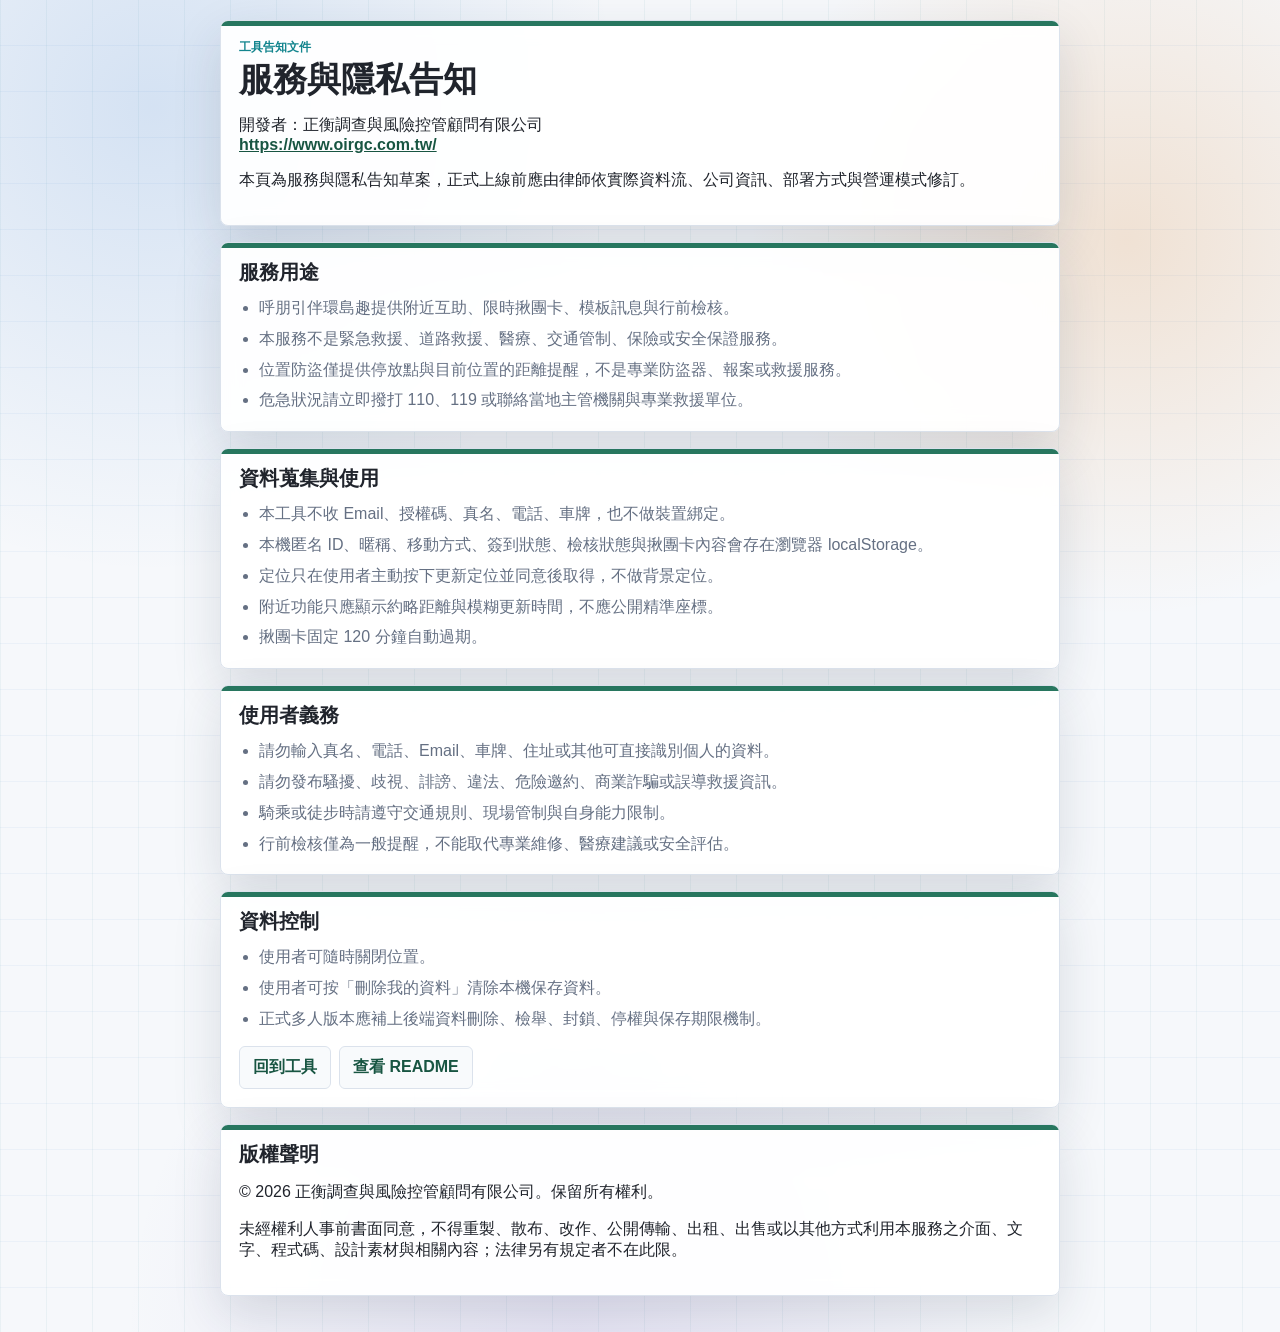
==== legal-notice.html @ 01d49055 "Initial deployable version" ====
<!doctype html>
<html lang="zh-Hant">
  <head>
    <meta charset="utf-8">
    <meta name="viewport" content="width=device-width, initial-scale=1">
    <title>呼朋引伴環島趣 - 服務與隱私告知</title>
    <link rel="stylesheet" href="styles.css">
  </head>
  <body>
    <main class="app-shell legal-page">
      <section class="panel">
        <p class="eyebrow">工具告知文件</p>
        <h1>服務與隱私告知</h1>
        <p>開發者：正衡調查與風險控管顧問有限公司<br><a href="https://www.oirgc.com.tw/" target="_blank" rel="noopener noreferrer">https://www.oirgc.com.tw/</a></p>
        <p>本頁為服務與隱私告知草案，正式上線前應由律師依實際資料流、公司資訊、部署方式與營運模式修訂。</p>
      </section>

      <section class="panel">
        <h2>服務用途</h2>
        <ul class="legal-list">
          <li>呼朋引伴環島趣提供附近互助、限時揪團卡、模板訊息與行前檢核。</li>
          <li>本服務不是緊急救援、道路救援、醫療、交通管制、保險或安全保證服務。</li>
          <li>位置防盜僅提供停放點與目前位置的距離提醒，不是專業防盜器、報案或救援服務。</li>
          <li>危急狀況請立即撥打 110、119 或聯絡當地主管機關與專業救援單位。</li>
        </ul>
      </section>

      <section class="panel">
        <h2>資料蒐集與使用</h2>
        <ul class="legal-list">
          <li>本工具不收 Email、授權碼、真名、電話、車牌，也不做裝置綁定。</li>
          <li>本機匿名 ID、暱稱、移動方式、簽到狀態、檢核狀態與揪團卡內容會存在瀏覽器 localStorage。</li>
          <li>定位只在使用者主動按下更新定位並同意後取得，不做背景定位。</li>
          <li>附近功能只應顯示約略距離與模糊更新時間，不應公開精準座標。</li>
          <li>揪團卡固定 120 分鐘自動過期。</li>
        </ul>
      </section>

      <section class="panel">
        <h2>使用者義務</h2>
        <ul class="legal-list">
          <li>請勿輸入真名、電話、Email、車牌、住址或其他可直接識別個人的資料。</li>
          <li>請勿發布騷擾、歧視、誹謗、違法、危險邀約、商業詐騙或誤導救援資訊。</li>
          <li>騎乘或徒步時請遵守交通規則、現場管制與自身能力限制。</li>
          <li>行前檢核僅為一般提醒，不能取代專業維修、醫療建議或安全評估。</li>
        </ul>
      </section>

      <section class="panel">
        <h2>資料控制</h2>
        <ul class="legal-list">
          <li>使用者可隨時關閉位置。</li>
          <li>使用者可按「刪除我的資料」清除本機保存資料。</li>
          <li>正式多人版本應補上後端資料刪除、檢舉、封鎖、停權與保存期限機制。</li>
        </ul>
        <div class="safety-actions">
          <a class="link-button" href="index.html">回到工具</a>
          <a class="link-button" href="README.md">查看 README</a>
        </div>
      </section>

      <section class="panel">
        <h2>版權聲明</h2>
        <p>© 2026 正衡調查與風險控管顧問有限公司。保留所有權利。</p>
        <p>未經權利人事前書面同意，不得重製、散布、改作、公開傳輸、出租、出售或以其他方式利用本服務之介面、文字、程式碼、設計素材與相關內容；法律另有規定者不在此限。</p>
      </section>
    </main>
  </body>
</html>
---- styles.css ----
:root {
  color-scheme: light;
  --bg: #f6f8fb;
  --ink: #20242c;
  --muted: #657083;
  --panel: rgba(255, 255, 255, .94);
  --line: #dbe2ec;
  --green: #27765f;
  --green-dark: #185542;
  --blue: #256fc9;
  --teal: #13858e;
  --orange: #d47b22;
  --purple: #7457c5;
  --pink: #c14d7e;
  --red: #bd4d45;
  --yellow: #e5b84a;
  --shadow: 0 18px 50px rgba(37, 53, 74, .14);
}

* {
  box-sizing: border-box;
}

body {
  margin: 0;
  min-height: 100vh;
  background:
    radial-gradient(circle at 12% 8%, rgba(37, 111, 201, .16), transparent 28%),
    radial-gradient(circle at 88% 18%, rgba(212, 123, 34, .18), transparent 24%),
    radial-gradient(circle at 45% 100%, rgba(116, 87, 197, .12), transparent 30%),
    linear-gradient(90deg, rgba(19, 133, 142, .06) 1px, transparent 1px),
    linear-gradient(0deg, rgba(37, 111, 201, .05) 1px, transparent 1px),
    var(--bg);
  background-size: auto, auto, auto, 46px 46px, 46px 46px, auto;
  color: var(--ink);
  font-family: "Segoe UI", "Noto Sans TC", Arial, sans-serif;
}

button,
input,
select,
textarea {
  font: inherit;
}

button,
a {
  -webkit-tap-highlight-color: transparent;
}

.svg-sprite {
  position: absolute;
  width: 0;
  height: 0;
  overflow: hidden;
}

.icon {
  width: 18px;
  height: 18px;
  flex: 0 0 auto;
  stroke: currentColor;
  stroke-width: 2;
  stroke-linecap: round;
  stroke-linejoin: round;
  fill: none;
}

.app-shell {
  width: min(1440px, 100%);
  margin: 0 auto;
  padding: 20px;
  display: grid;
  grid-template-columns: minmax(260px, .9fr) minmax(320px, 1.15fr) minmax(320px, 1fr);
  gap: 16px;
  align-items: start;
}

.panel {
  position: relative;
  overflow: hidden;
  background: var(--panel);
  border: 1px solid var(--line);
  border-radius: 8px;
  box-shadow: var(--shadow);
  padding: 18px;
  backdrop-filter: blur(10px);
}

.panel::before {
  content: "";
  position: absolute;
  inset: 0 0 auto;
  height: 5px;
  background: var(--accent, var(--green));
}

.accent-green { --accent: linear-gradient(90deg, var(--green), var(--teal)); }
.accent-blue { --accent: linear-gradient(90deg, var(--blue), var(--teal)); }
.accent-orange { --accent: linear-gradient(90deg, var(--orange), var(--yellow)); }
.accent-purple { --accent: linear-gradient(90deg, var(--purple), var(--blue)); }
.accent-teal { --accent: linear-gradient(90deg, var(--teal), var(--green)); }
.accent-pink { --accent: linear-gradient(90deg, var(--pink), var(--orange)); }
.accent-red { --accent: linear-gradient(90deg, var(--red), var(--pink)); }
.accent-yellow { --accent: linear-gradient(90deg, var(--yellow), var(--orange)); }

.icon-badge {
  width: 42px;
  height: 42px;
  border-radius: 8px;
  display: inline-flex;
  align-items: center;
  justify-content: center;
  color: #fff;
  box-shadow: 0 10px 24px rgba(36, 47, 66, .16);
}

.badge-green { background: linear-gradient(135deg, var(--green), var(--teal)); }
.badge-blue { background: linear-gradient(135deg, var(--blue), #3ab0d4); }
.badge-orange { background: linear-gradient(135deg, var(--orange), var(--yellow)); }
.badge-purple { background: linear-gradient(135deg, var(--purple), var(--blue)); }
.badge-teal { background: linear-gradient(135deg, var(--teal), #44b27f); }
.badge-pink { background: linear-gradient(135deg, var(--pink), #dc7a55); }
.badge-red { background: linear-gradient(135deg, var(--red), var(--pink)); }
.badge-yellow { background: linear-gradient(135deg, var(--yellow), var(--orange)); }

.icon-badge .icon {
  width: 22px;
  height: 22px;
}

.profile-panel,
.map-panel {
  min-height: 440px;
}

.brand-row,
.section-head,
.status-head {
  display: flex;
  justify-content: flex-start;
  gap: 14px;
  align-items: flex-start;
}

.status-head .ghost,
.section-head .ghost,
.section-head .counter {
  margin-left: auto;
}

.eyebrow {
  margin: 0 0 4px;
  color: var(--teal);
  font-size: 12px;
  font-weight: 700;
  letter-spacing: 0;
}

h1,
h2 {
  margin: 0;
  line-height: 1.15;
}

h1 {
  font-size: 34px;
}

h2 {
  font-size: 20px;
}

.counter {
  flex: 0 0 auto;
  border: 1px solid var(--line);
  border-radius: 999px;
  padding: 6px 10px;
  color: var(--muted);
  font-size: 12px;
  background: #f8fafc;
}

.counter {
  min-width: 34px;
  text-align: center;
  color: var(--green-dark);
  font-weight: 700;
}

form,
.checklist,
.nearby-list,
.card-list,
.template-grid {
  margin-top: 16px;
}

label,
fieldset {
  display: grid;
  gap: 8px;
  margin: 0 0 14px;
}

fieldset {
  border: 0;
  padding: 0;
}

label span,
legend,
.label {
  color: var(--muted);
  font-size: 13px;
  font-weight: 700;
}

input,
select,
textarea {
  width: 100%;
  border: 1px solid var(--line);
  border-radius: 6px;
  background: #fbfdff;
  color: var(--ink);
  padding: 11px 12px;
  outline: 0;
}

textarea {
  resize: vertical;
}

input:focus,
select:focus,
textarea:focus {
  border-color: var(--teal);
  box-shadow: 0 0 0 3px rgba(47, 127, 137, .18);
}

button,
.link-button {
  min-height: 42px;
  border: 1px solid transparent;
  border-radius: 6px;
  padding: 10px 13px;
  cursor: pointer;
  text-decoration: none;
  display: inline-flex;
  align-items: center;
  justify-content: center;
  gap: 8px;
  white-space: nowrap;
}

.primary {
  width: 100%;
  background: linear-gradient(135deg, var(--green), var(--teal));
  color: #fff;
  font-weight: 700;
  box-shadow: 0 10px 20px rgba(39, 118, 95, .18);
}

.primary:hover {
  background: linear-gradient(135deg, var(--green-dark), #0f6970);
}

.ghost,
.link-button {
  background: #f8fafc;
  color: var(--green-dark);
  border-color: var(--line);
}

.ghost:hover,
.link-button:hover {
  border-color: #b8c6d8;
  background: #eef4fb;
}

.danger {
  background: #fff4f2;
  color: var(--red);
  border-color: #e7bbb5;
}

.segmented {
  display: grid;
  gap: 6px;
}

.segmented.four {
  grid-template-columns: repeat(4, minmax(0, 1fr));
}

.segmented label {
  margin: 0;
  display: block;
}

.segmented input {
  position: absolute;
  opacity: 0;
  pointer-events: none;
}

.segmented span,
.segmented.status button {
  min-height: 38px;
  display: flex;
  align-items: center;
  justify-content: center;
  gap: 7px;
  border: 1px solid var(--line);
  border-radius: 6px;
  background: #f8fafc;
  color: var(--muted);
  font-size: 13px;
  font-weight: 700;
  text-align: center;
  padding: 8px;
}

.segmented span .icon {
  width: 20px;
  height: 20px;
}

.segmented input:checked + span,
.segmented.status button.active {
  background: linear-gradient(135deg, var(--blue), var(--teal));
  border-color: transparent;
  color: #fff;
}

.notice,
.location-card,
.message-output,
.empty-state {
  border: 1px solid var(--line);
  border-radius: 8px;
  background: linear-gradient(135deg, rgba(37, 111, 201, .06), rgba(19, 133, 142, .08));
  padding: 14px;
}

.notice {
  margin-top: 18px;
}

.notice p,
.form-warning,
.developer-info,
.safety-panel p,
.location-card p {
  margin: 6px 0 0;
  color: var(--muted);
  line-height: 1.55;
}

.developer-info a,
.legal-page a {
  color: var(--green-dark);
  font-weight: 700;
}

.usage-counter {
  margin-top: 12px;
  border: 1px solid var(--line);
  border-radius: 8px;
  background: linear-gradient(135deg, rgba(189, 77, 69, .07), rgba(193, 77, 126, .09));
  padding: 12px 14px;
}

.usage-counter span {
  display: block;
  color: var(--muted);
  font-size: 12px;
  font-weight: 800;
}

.usage-counter strong {
  display: block;
  margin-top: 4px;
  color: var(--red);
  font-size: 24px;
}

.usage-counter p {
  margin: 4px 0 0;
  font-size: 12px;
}

.copyright {
  padding-top: 12px;
  border-top: 1px solid var(--line);
  font-size: 12px;
}

.form-warning {
  border-left: 3px solid var(--orange);
  padding-left: 10px;
  font-size: 13px;
}

.consent-row {
  grid-template-columns: 22px 1fr;
  align-items: start;
  margin: 14px 0 0;
  border: 1px solid var(--line);
  border-radius: 8px;
  background: #faf6ec;
  padding: 12px;
}

.consent-row input {
  width: 18px;
  height: 18px;
  margin-top: 2px;
}

.consent-row span {
  color: var(--ink);
  font-weight: 600;
  line-height: 1.45;
}

.map-visual {
  position: relative;
  height: 228px;
  overflow: hidden;
  margin: -4px -4px 18px;
  border-radius: 8px;
  border: 1px solid var(--line);
  background:
    radial-gradient(circle at 50% 50%, rgba(37, 111, 201, .13), transparent 8%),
    linear-gradient(90deg, transparent 49.7%, rgba(101, 112, 131, .18) 49.7% 50.3%, transparent 50.3%),
    linear-gradient(0deg, transparent 49.7%, rgba(101, 112, 131, .18) 49.7% 50.3%, transparent 50.3%),
    radial-gradient(circle at 76% 70%, rgba(193, 77, 126, .12), transparent 24%),
    #eef5fb;
}

.radar-ring,
.radar-self,
.radar-blip,
.ring-label,
.radar-caption {
  position: absolute;
  display: block;
}

.radar-ring {
  left: 50%;
  top: 50%;
  transform: translate(-50%, -50%);
  border-radius: 50%;
  border: 2px solid rgba(37, 111, 201, .2);
  background: rgba(255, 255, 255, .18);
}

.ring-inner {
  width: min(31%, 74px);
  aspect-ratio: 1;
  border-color: rgba(19, 133, 142, .48);
}

.ring-middle {
  width: min(58%, 132px);
  aspect-ratio: 1;
  border-color: rgba(116, 87, 197, .35);
}

.ring-outer {
  width: min(86%, 200px);
  aspect-ratio: 1;
  border-color: rgba(212, 123, 34, .38);
}

.radar-self {
  left: 50%;
  top: 50%;
  width: 42px;
  height: 42px;
  transform: translate(-50%, -50%);
  border: 3px solid #fff;
  border-radius: 50%;
  background: linear-gradient(135deg, var(--blue), var(--teal));
  color: #fff;
  font-weight: 800;
  display: flex;
  align-items: center;
  justify-content: center;
  box-shadow: 0 8px 22px rgba(37, 111, 201, .24);
}

.radar-blip {
  width: 32px;
  height: 32px;
  transform: translate(-50%, -50%);
  border: 3px solid #fff;
  border-radius: 50%;
  box-shadow: 0 8px 20px rgba(32, 35, 31, .18);
  display: flex;
  align-items: center;
  justify-content: center;
  color: #fff;
  font-size: 10px;
  font-weight: 800;
}

.radar-blip span {
  transform: scale(.86);
}

.blip-1 { background: var(--orange); }
.blip-2 { background: var(--purple); }
.blip-3 { background: var(--pink); }
.blip-4 { background: var(--teal); }

.ring-label {
  border-radius: 999px;
  padding: 4px 8px;
  background: rgba(255, 255, 255, .88);
  color: var(--muted);
  border: 1px solid rgba(219, 226, 236, .9);
  font-size: 12px;
  font-weight: 800;
}

.label-inner {
  left: 57%;
  top: 39%;
}

.label-middle {
  left: 64%;
  top: 27%;
}

.label-outer {
  right: 12px;
  top: 12px;
}

.radar-caption {
  left: 12px;
  bottom: 10px;
  color: var(--muted);
  font-size: 12px;
  font-weight: 700;
}

.segmented.status {
  grid-template-columns: repeat(5, minmax(0, 1fr));
  margin-top: 16px;
}

.location-card {
  margin-top: 16px;
  display: flex;
  justify-content: space-between;
  gap: 12px;
  align-items: center;
}

.location-card span:last-child {
  color: var(--muted);
  font-size: 12px;
}

.map-actions {
  margin-top: 12px;
  display: grid;
  gap: 8px;
}

.map-actions p {
  margin: 0;
  color: var(--muted);
  font-size: 12px;
  line-height: 1.45;
}

.map-actions button:disabled {
  cursor: not-allowed;
  opacity: .55;
}

.anti-status {
  margin-top: 16px;
  border: 1px solid var(--line);
  border-radius: 8px;
  background: linear-gradient(135deg, rgba(229, 184, 74, .12), rgba(212, 123, 34, .1));
  padding: 14px;
  display: grid;
  gap: 6px;
}

.anti-status strong {
  color: var(--orange);
  font-size: 18px;
}

.anti-status span {
  color: var(--muted);
  line-height: 1.45;
}

.anti-status.alert {
  background: linear-gradient(135deg, rgba(189, 77, 69, .12), rgba(193, 77, 126, .1));
  border-color: #ebb8b3;
}

.anti-status.alert strong {
  color: var(--red);
}

.anti-radius,
.anti-actions {
  margin-top: 14px;
}

.anti-actions {
  display: grid;
  grid-template-columns: 1fr;
  gap: 8px;
}

.card-list,
.nearby-list {
  display: grid;
  gap: 10px;
}

.rally-card,
.nearby-item,
.check-item {
  border: 1px solid var(--line);
  border-radius: 8px;
  background: #fff;
  padding: 13px;
}

.rally-card {
  border-left: 4px solid var(--orange);
}

.nearby-item:nth-child(1) { border-left: 4px solid var(--blue); }
.nearby-item:nth-child(2) { border-left: 4px solid var(--purple); }
.nearby-item:nth-child(3) { border-left: 4px solid var(--pink); }
.nearby-item:nth-child(4) { border-left: 4px solid var(--teal); }

.check-item {
  border-left: 4px solid var(--teal);
}

.checklist-status {
  margin-top: 14px;
  border: 1px solid var(--line);
  border-radius: 8px;
  background: linear-gradient(135deg, rgba(19, 133, 142, .08), rgba(39, 118, 95, .08));
  padding: 12px 14px;
  display: flex;
  justify-content: space-between;
  gap: 12px;
  align-items: center;
}

.checklist-status span {
  color: var(--muted);
  font-size: 13px;
  font-weight: 700;
}

.checklist-status strong {
  color: var(--green-dark);
}

.rally-card strong,
.nearby-item strong {
  display: block;
  margin-bottom: 5px;
}

.rally-card-head {
  display: flex;
  justify-content: space-between;
  gap: 10px;
  align-items: flex-start;
}

.rally-card-head strong {
  margin-bottom: 0;
}

.icon-action {
  width: 34px;
  min-height: 34px;
  padding: 0;
  border-radius: 6px;
}

.icon-action .icon {
  width: 17px;
  height: 17px;
}

.meta {
  display: flex;
  flex-wrap: wrap;
  gap: 8px;
  color: var(--muted);
  font-size: 12px;
}

.check-item {
  display: grid;
  grid-template-columns: 22px 1fr;
  gap: 10px;
  align-items: start;
}

.check-item input {
  width: 18px;
  height: 18px;
  margin-top: 2px;
}

.check-item.done span {
  color: var(--muted);
  text-decoration: line-through;
}

.confirm-checklist {
  margin-top: 14px;
}

.confirm-checklist:disabled {
  cursor: not-allowed;
  opacity: .55;
  box-shadow: none;
}

.template-grid {
  display: grid;
  grid-template-columns: repeat(2, minmax(0, 1fr));
  gap: 8px;
}

.template-grid button {
  background: #fff;
  color: var(--ink);
  border-color: var(--line);
  justify-content: flex-start;
  white-space: normal;
  text-align: left;
}

.template-grid button.active {
  border-color: var(--pink);
  background: #fff2f7;
  color: var(--green-dark);
}

.short-message {
  margin-top: 14px;
}

.message-output {
  display: block;
  min-height: 50px;
  margin-top: 12px;
  color: var(--green-dark);
}

.safety-actions {
  display: flex;
  flex-wrap: wrap;
  gap: 8px;
  margin-top: 14px;
}

.legal-list {
  margin: 12px 0 0;
  padding-left: 20px;
  color: var(--muted);
  line-height: 1.55;
}

.legal-list li + li {
  margin-top: 6px;
}

.legal-page {
  max-width: 880px;
  display: block;
}

.legal-page .panel {
  margin-bottom: 16px;
}

@media (max-width: 1120px) {
  .app-shell {
    grid-template-columns: repeat(2, minmax(300px, 1fr));
  }

  .map-panel {
    order: -1;
    grid-column: span 2;
  }
}

@media (max-width: 720px) {
  .app-shell {
    grid-template-columns: 1fr;
    padding: 12px;
  }

  .map-panel {
    grid-column: auto;
  }

  .segmented.four,
  .segmented.status,
  .template-grid {
    grid-template-columns: repeat(2, minmax(0, 1fr));
  }

  .brand-row,
  .section-head,
  .status-head,
  .location-card {
    align-items: stretch;
    flex-direction: column;
  }

  h1 {
    font-size: 30px;
  }
}
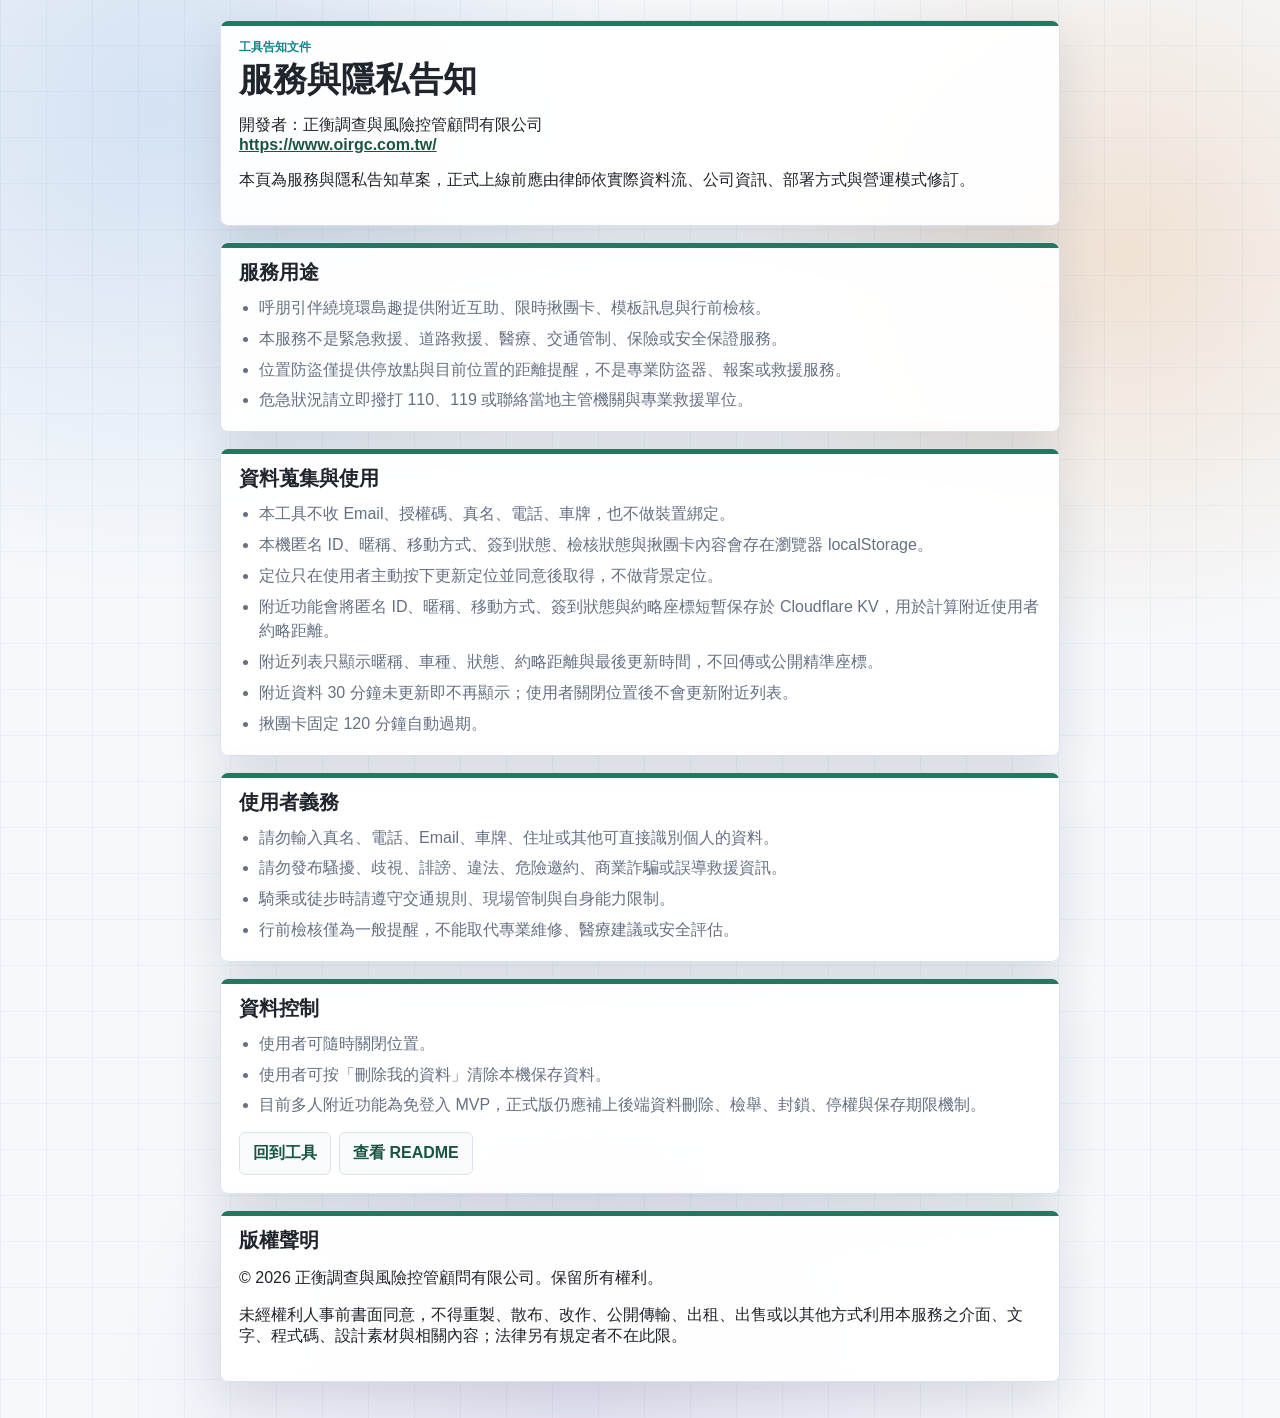
==== commit eaca9e47: "Enable real nearby user list" ====
--- a/legal-notice.html
+++ b/legal-notice.html
@@ -3,7 +3,7 @@
   <head>
     <meta charset="utf-8">
     <meta name="viewport" content="width=device-width, initial-scale=1">
-    <title>呼朋引伴環島趣 - 服務與隱私告知</title>
+    <title>呼朋引伴繞境環島趣 - 服務與隱私告知</title>
     <link rel="stylesheet" href="styles.css">
   </head>
   <body>
@@ -18,7 +18,7 @@
       <section class="panel">
         <h2>服務用途</h2>
         <ul class="legal-list">
-          <li>呼朋引伴環島趣提供附近互助、限時揪團卡、模板訊息與行前檢核。</li>
+          <li>呼朋引伴繞境環島趣提供附近互助、限時揪團卡、模板訊息與行前檢核。</li>
           <li>本服務不是緊急救援、道路救援、醫療、交通管制、保險或安全保證服務。</li>
           <li>位置防盜僅提供停放點與目前位置的距離提醒，不是專業防盜器、報案或救援服務。</li>
           <li>危急狀況請立即撥打 110、119 或聯絡當地主管機關與專業救援單位。</li>
@@ -31,7 +31,9 @@
           <li>本工具不收 Email、授權碼、真名、電話、車牌，也不做裝置綁定。</li>
           <li>本機匿名 ID、暱稱、移動方式、簽到狀態、檢核狀態與揪團卡內容會存在瀏覽器 localStorage。</li>
           <li>定位只在使用者主動按下更新定位並同意後取得，不做背景定位。</li>
-          <li>附近功能只應顯示約略距離與模糊更新時間，不應公開精準座標。</li>
+          <li>附近功能會將匿名 ID、暱稱、移動方式、簽到狀態與約略座標短暫保存於 Cloudflare KV，用於計算附近使用者約略距離。</li>
+          <li>附近列表只顯示暱稱、車種、狀態、約略距離與最後更新時間，不回傳或公開精準座標。</li>
+          <li>附近資料 30 分鐘未更新即不再顯示；使用者關閉位置後不會更新附近列表。</li>
           <li>揪團卡固定 120 分鐘自動過期。</li>
         </ul>
       </section>
@@ -51,7 +53,7 @@
         <ul class="legal-list">
           <li>使用者可隨時關閉位置。</li>
           <li>使用者可按「刪除我的資料」清除本機保存資料。</li>
-          <li>正式多人版本應補上後端資料刪除、檢舉、封鎖、停權與保存期限機制。</li>
+          <li>目前多人附近功能為免登入 MVP，正式版仍應補上後端資料刪除、檢舉、封鎖、停權與保存期限機制。</li>
         </ul>
         <div class="safety-actions">
           <a class="link-button" href="index.html">回到工具</a>
--- a/styles.css
+++ b/styles.css
@@ -105,28 +105,70 @@
 .accent-yellow { --accent: linear-gradient(90deg, var(--yellow), var(--orange)); }
 
 .icon-badge {
-  width: 42px;
-  height: 42px;
-  border-radius: 8px;
+  width: 50px;
+  height: 50px;
+  border-radius: 50%;
   display: inline-flex;
   align-items: center;
   justify-content: center;
   color: #fff;
-  box-shadow: 0 10px 24px rgba(36, 47, 66, .16);
-}
-
-.badge-green { background: linear-gradient(135deg, var(--green), var(--teal)); }
-.badge-blue { background: linear-gradient(135deg, var(--blue), #3ab0d4); }
-.badge-orange { background: linear-gradient(135deg, var(--orange), var(--yellow)); }
-.badge-purple { background: linear-gradient(135deg, var(--purple), var(--blue)); }
-.badge-teal { background: linear-gradient(135deg, var(--teal), #44b27f); }
-.badge-pink { background: linear-gradient(135deg, var(--pink), #dc7a55); }
-.badge-red { background: linear-gradient(135deg, var(--red), var(--pink)); }
-.badge-yellow { background: linear-gradient(135deg, var(--yellow), var(--orange)); }
+  box-shadow:
+    inset 0 0 0 3px rgba(255, 255, 255, .3),
+    0 12px 24px rgba(36, 47, 66, .18);
+}
+
+.badge-green {
+  background:
+    radial-gradient(circle at 30% 25%, rgba(255, 255, 255, .55), transparent 20%),
+    linear-gradient(135deg, #24a06f, #178b9a);
+}
+
+.badge-blue {
+  background:
+    radial-gradient(circle at 30% 25%, rgba(255, 255, 255, .55), transparent 20%),
+    linear-gradient(135deg, #2b7de1, #24b8d8);
+}
+
+.badge-orange {
+  background:
+    radial-gradient(circle at 30% 25%, rgba(255, 255, 255, .55), transparent 20%),
+    linear-gradient(135deg, #e06f25, #efbd3e);
+}
+
+.badge-purple {
+  background:
+    radial-gradient(circle at 30% 25%, rgba(255, 255, 255, .55), transparent 20%),
+    linear-gradient(135deg, #7a55d8, #3377d8);
+}
+
+.badge-teal {
+  background:
+    radial-gradient(circle at 30% 25%, rgba(255, 255, 255, .55), transparent 20%),
+    linear-gradient(135deg, #13a0a3, #45b976);
+}
+
+.badge-pink {
+  background:
+    radial-gradient(circle at 30% 25%, rgba(255, 255, 255, .55), transparent 20%),
+    linear-gradient(135deg, #d44d8b, #e27b55);
+}
+
+.badge-red {
+  background:
+    radial-gradient(circle at 30% 25%, rgba(255, 255, 255, .5), transparent 20%),
+    linear-gradient(135deg, #c94e45, #c94d82);
+}
+
+.badge-yellow {
+  background:
+    radial-gradient(circle at 30% 25%, rgba(255, 255, 255, .58), transparent 20%),
+    linear-gradient(135deg, #e8ad28, #d96f21);
+}
 
 .icon-badge .icon {
-  width: 22px;
-  height: 22px;
+  width: 25px;
+  height: 25px;
+  filter: drop-shadow(0 2px 3px rgba(32, 35, 31, .2));
 }
 
 .profile-panel,
@@ -442,7 +484,6 @@
 
 .radar-ring,
 .radar-self,
-.radar-blip,
 .ring-label,
 .radar-caption {
   position: absolute;
@@ -493,29 +534,10 @@
   box-shadow: 0 8px 22px rgba(37, 111, 201, .24);
 }
 
-.radar-blip {
-  width: 32px;
-  height: 32px;
-  transform: translate(-50%, -50%);
-  border: 3px solid #fff;
-  border-radius: 50%;
-  box-shadow: 0 8px 20px rgba(32, 35, 31, .18);
-  display: flex;
-  align-items: center;
-  justify-content: center;
-  color: #fff;
-  font-size: 10px;
-  font-weight: 800;
-}
-
-.radar-blip span {
-  transform: scale(.86);
-}
-
-.blip-1 { background: var(--orange); }
-.blip-2 { background: var(--purple); }
-.blip-3 { background: var(--pink); }
-.blip-4 { background: var(--teal); }
+.radar-self.muted {
+  background: linear-gradient(135deg, #8d99aa, #657083);
+  font-size: 12px;
+}
 
 .ring-label {
   border-radius: 999px;
@@ -630,6 +652,10 @@
 .nearby-list {
   display: grid;
   gap: 10px;
+}
+
+.nearby-list.empty-state {
+  display: block;
 }
 
 .rally-card,
@@ -812,13 +838,85 @@
 }
 
 @media (max-width: 720px) {
-  .app-shell {
-    grid-template-columns: 1fr;
+  .app-shell:not(.legal-page) {
+    width: 100%;
+    height: 100dvh;
+    margin: 0;
+    padding: 12px;
+    display: flex;
+    grid-template-columns: none;
+    gap: 12px;
+    align-items: stretch;
+    overflow-x: auto;
+    overflow-y: hidden;
+    scroll-snap-type: x mandatory;
+    scroll-padding: 12px;
+    overscroll-behavior-x: contain;
+    -webkit-overflow-scrolling: touch;
+  }
+
+  .app-shell:not(.legal-page)::after {
+    content: "";
+    flex: 0 0 1px;
+  }
+
+  .app-shell:not(.legal-page)::-webkit-scrollbar {
+    height: 8px;
+  }
+
+  .app-shell:not(.legal-page)::-webkit-scrollbar-thumb {
+    background: rgba(101, 112, 131, .32);
+    border-radius: 999px;
+  }
+
+  .app-shell:not(.legal-page) .panel {
+    flex: 0 0 calc(100vw - 24px);
+    max-width: 640px;
+    max-height: calc(100dvh - 24px);
+    overflow-x: hidden;
+    overflow-y: auto;
+    scroll-snap-align: start;
+    scroll-snap-stop: always;
+  }
+
+  .legal-page {
     padding: 12px;
   }
 
   .map-panel {
     grid-column: auto;
+  }
+
+  .profile-panel {
+    order: 0;
+  }
+
+  .map-panel {
+    order: 1;
+  }
+
+  .action-panel {
+    order: 2;
+  }
+
+  .nearby-panel {
+    order: 3;
+  }
+
+  .checklist-panel {
+    order: 4;
+  }
+
+  .message-panel {
+    order: 5;
+  }
+
+  .anti-theft-panel {
+    order: 6;
+  }
+
+  .safety-panel {
+    order: 7;
   }
 
   .segmented.four,
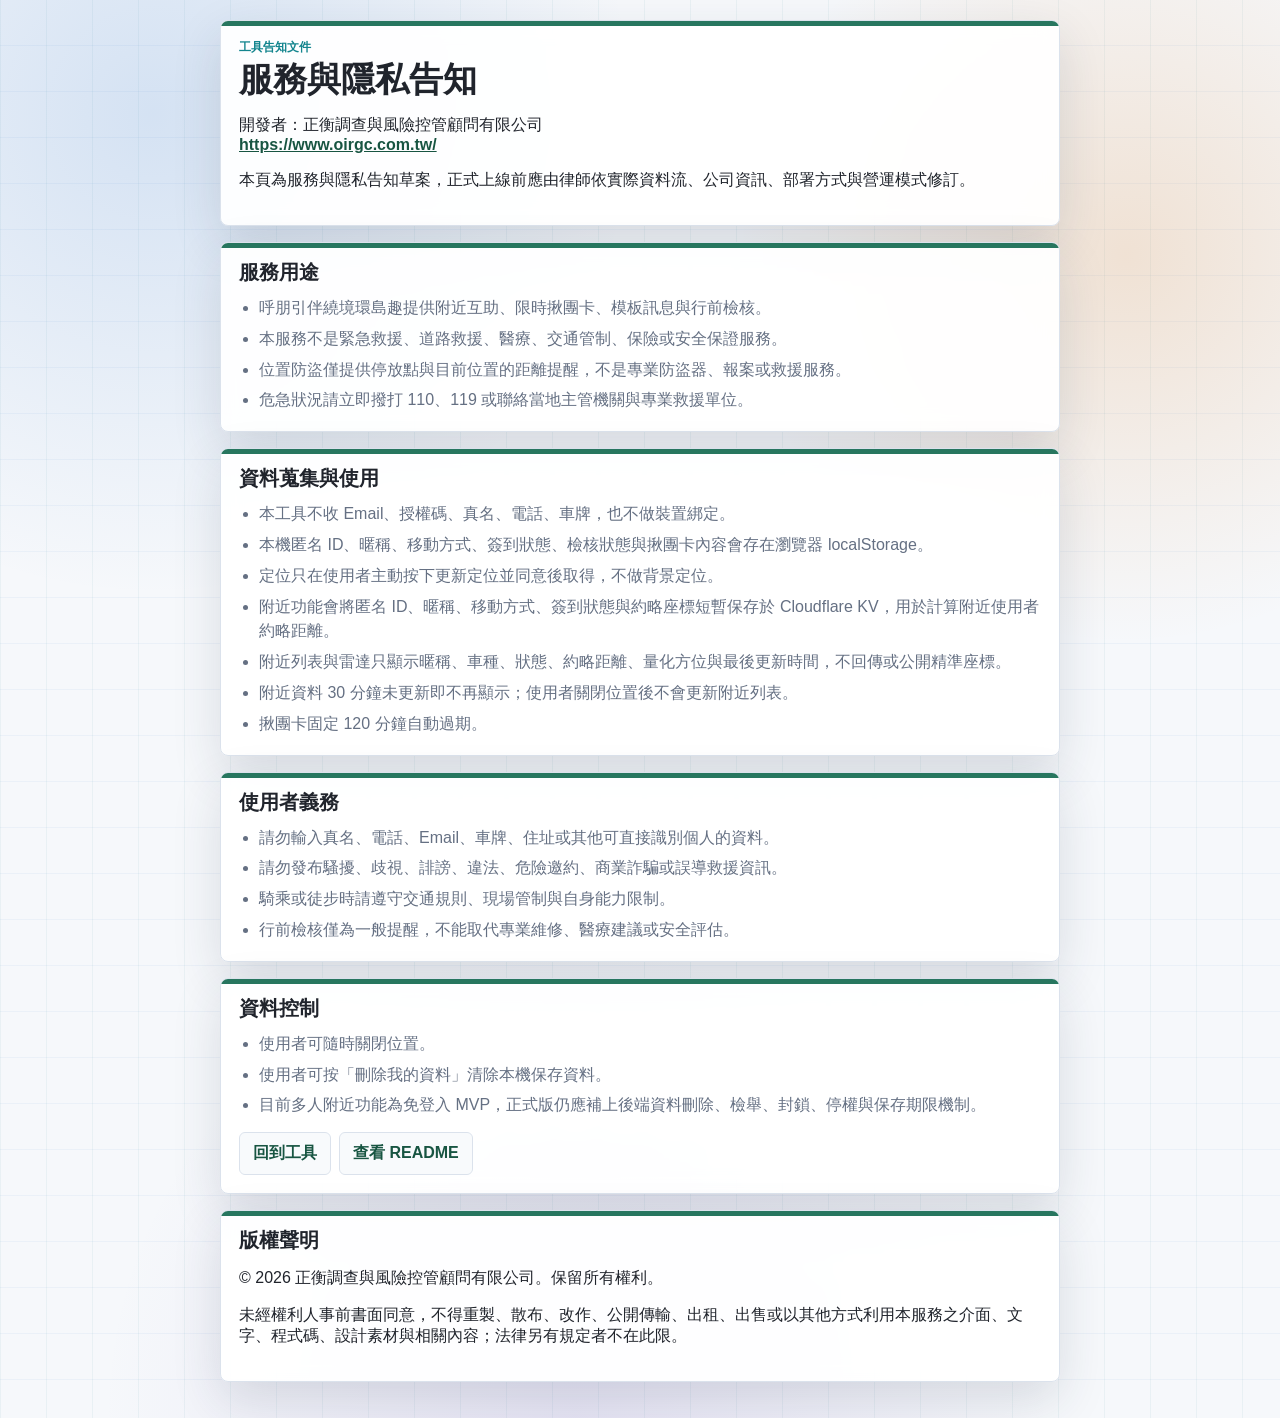
==== commit c1e17345: "Show nearby users on radar" ====
--- a/legal-notice.html
+++ b/legal-notice.html
@@ -32,7 +32,7 @@
           <li>本機匿名 ID、暱稱、移動方式、簽到狀態、檢核狀態與揪團卡內容會存在瀏覽器 localStorage。</li>
           <li>定位只在使用者主動按下更新定位並同意後取得，不做背景定位。</li>
           <li>附近功能會將匿名 ID、暱稱、移動方式、簽到狀態與約略座標短暫保存於 Cloudflare KV，用於計算附近使用者約略距離。</li>
-          <li>附近列表只顯示暱稱、車種、狀態、約略距離與最後更新時間，不回傳或公開精準座標。</li>
+          <li>附近列表與雷達只顯示暱稱、車種、狀態、約略距離、量化方位與最後更新時間，不回傳或公開精準座標。</li>
           <li>附近資料 30 分鐘未更新即不再顯示；使用者關閉位置後不會更新附近列表。</li>
           <li>揪團卡固定 120 分鐘自動過期。</li>
         </ul>
--- a/styles.css
+++ b/styles.css
@@ -484,6 +484,7 @@
 
 .radar-ring,
 .radar-self,
+.radar-person,
 .ring-label,
 .radar-caption {
   position: absolute;
@@ -538,6 +539,34 @@
   background: linear-gradient(135deg, #8d99aa, #657083);
   font-size: 12px;
 }
+
+.radar-person {
+  width: 34px;
+  height: 34px;
+  transform: translate(-50%, -50%);
+  border: 3px solid rgba(255, 255, 255, .94);
+  border-radius: 50%;
+  color: #fff;
+  font-size: 12px;
+  font-weight: 900;
+  line-height: 28px;
+  text-align: center;
+  box-shadow: 0 8px 18px rgba(46, 55, 75, .18);
+  z-index: 2;
+}
+
+.radar-person::after {
+  content: "";
+  position: absolute;
+  inset: -8px;
+  border-radius: 50%;
+  border: 1px dashed rgba(255, 255, 255, .72);
+}
+
+.radar-person.person-0 { background: var(--orange); }
+.radar-person.person-1 { background: var(--purple); }
+.radar-person.person-2 { background: var(--pink); }
+.radar-person.person-3 { background: var(--teal); }
 
 .ring-label {
   border-radius: 999px;
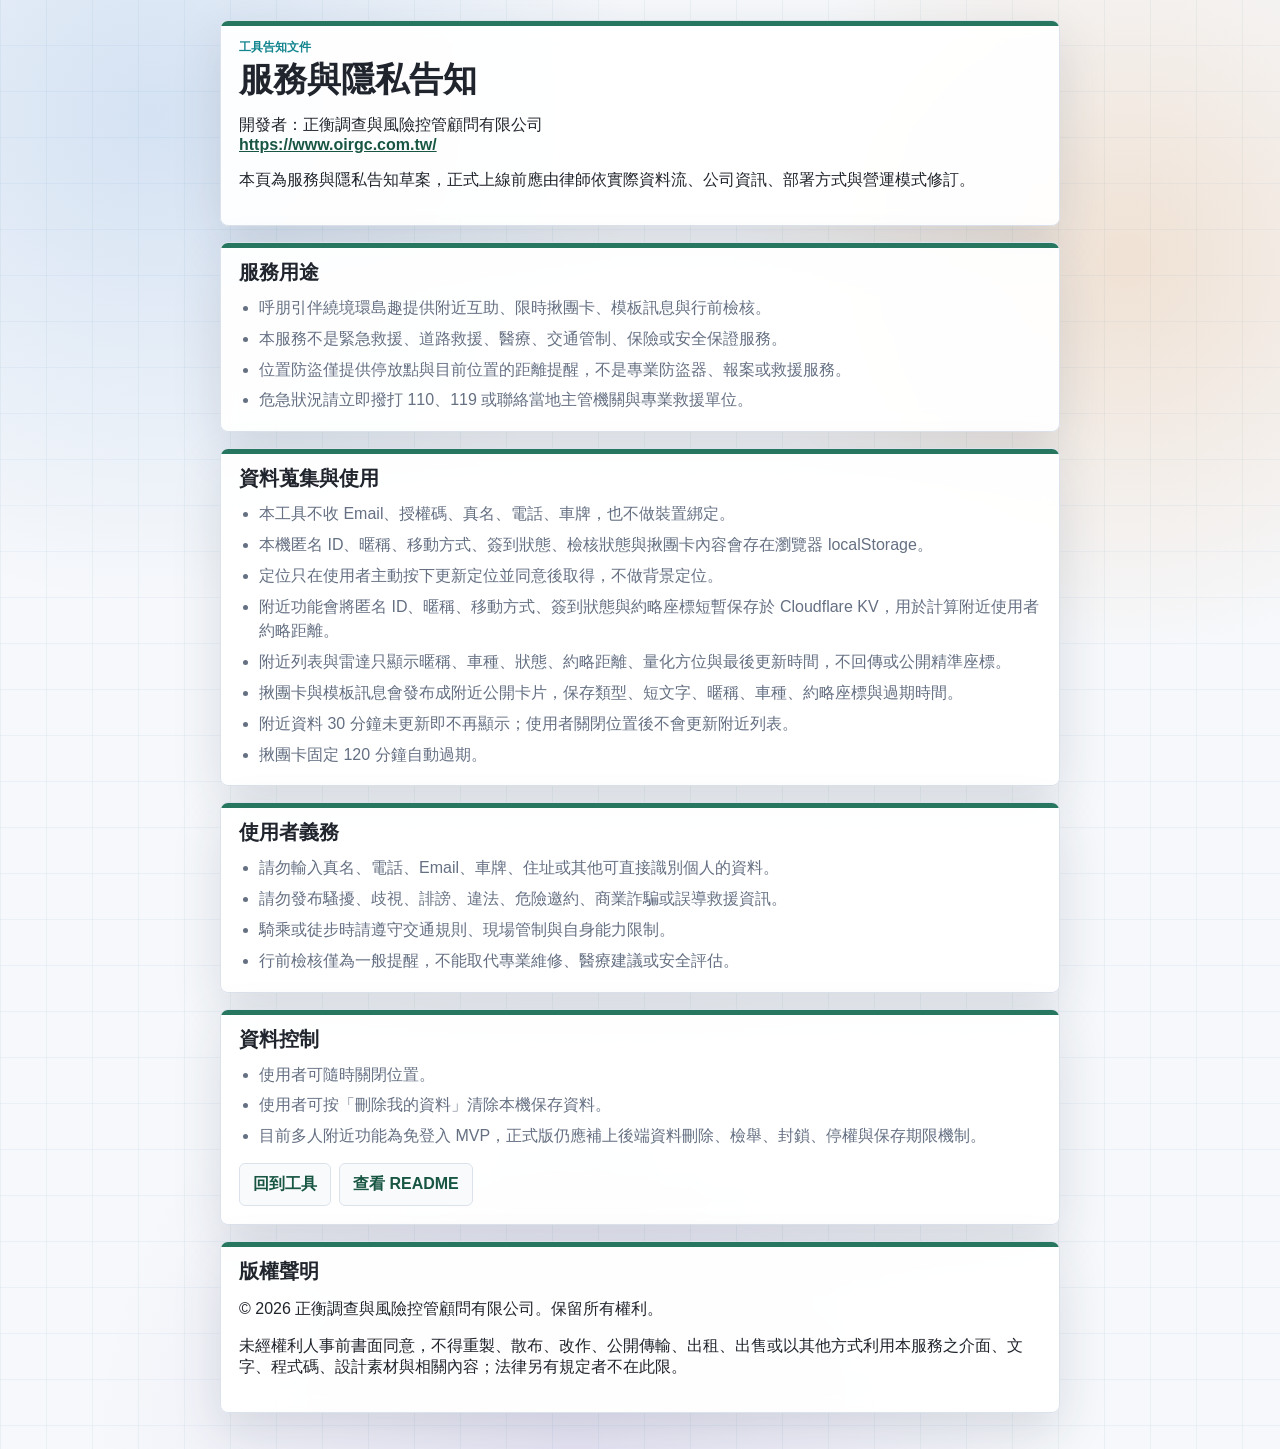
==== commit ca3dcb94: "Publish shared nearby cards" ====
--- a/legal-notice.html
+++ b/legal-notice.html
@@ -33,6 +33,7 @@
           <li>定位只在使用者主動按下更新定位並同意後取得，不做背景定位。</li>
           <li>附近功能會將匿名 ID、暱稱、移動方式、簽到狀態與約略座標短暫保存於 Cloudflare KV，用於計算附近使用者約略距離。</li>
           <li>附近列表與雷達只顯示暱稱、車種、狀態、約略距離、量化方位與最後更新時間，不回傳或公開精準座標。</li>
+          <li>揪團卡與模板訊息會發布成附近公開卡片，保存類型、短文字、暱稱、車種、約略座標與過期時間。</li>
           <li>附近資料 30 分鐘未更新即不再顯示；使用者關閉位置後不會更新附近列表。</li>
           <li>揪團卡固定 120 分鐘自動過期。</li>
         </ul>
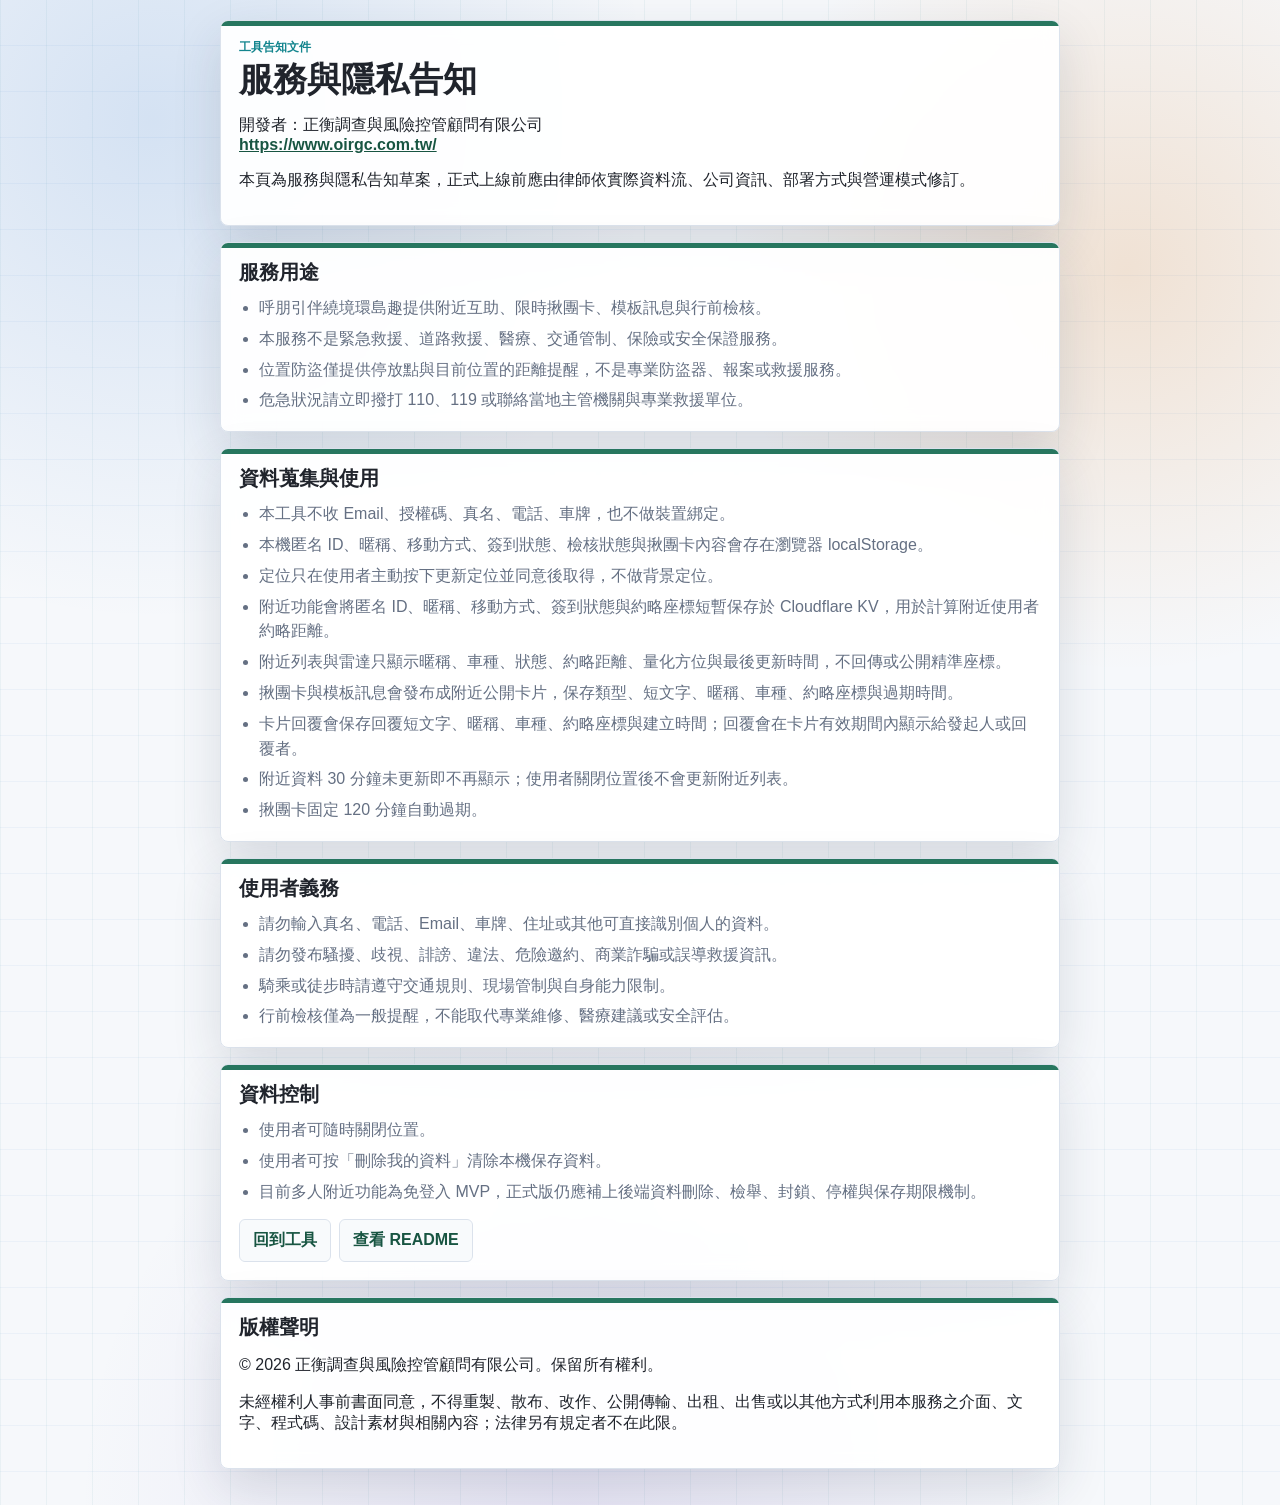
==== commit 6b51d893: "Add replies to nearby cards" ====
--- a/legal-notice.html
+++ b/legal-notice.html
@@ -34,6 +34,7 @@
           <li>附近功能會將匿名 ID、暱稱、移動方式、簽到狀態與約略座標短暫保存於 Cloudflare KV，用於計算附近使用者約略距離。</li>
           <li>附近列表與雷達只顯示暱稱、車種、狀態、約略距離、量化方位與最後更新時間，不回傳或公開精準座標。</li>
           <li>揪團卡與模板訊息會發布成附近公開卡片，保存類型、短文字、暱稱、車種、約略座標與過期時間。</li>
+          <li>卡片回覆會保存回覆短文字、暱稱、車種、約略座標與建立時間；回覆會在卡片有效期間內顯示給發起人或回覆者。</li>
           <li>附近資料 30 分鐘未更新即不再顯示；使用者關閉位置後不會更新附近列表。</li>
           <li>揪團卡固定 120 分鐘自動過期。</li>
         </ul>
--- a/styles.css
+++ b/styles.css
@@ -568,6 +568,16 @@
 .radar-person.person-2 { background: var(--pink); }
 .radar-person.person-3 { background: var(--teal); }
 
+.radar-card-marker {
+  border-radius: 10px;
+  outline: 2px solid rgba(255, 255, 255, .7);
+  outline-offset: 3px;
+}
+
+.radar-card-marker::after {
+  border-style: solid;
+}
+
 .ring-label {
   border-radius: 999px;
   padding: 4px 8px;
@@ -746,6 +756,42 @@
 
 .rally-card-head strong {
   margin-bottom: 0;
+}
+
+.small-action {
+  padding: 7px 10px;
+  min-height: auto;
+  font-size: 13px;
+}
+
+.card-replies {
+  margin-top: 12px;
+  border-top: 1px dashed var(--line);
+  padding-top: 10px;
+  display: grid;
+  gap: 8px;
+}
+
+.card-replies strong {
+  color: var(--green-dark);
+  font-size: 13px;
+}
+
+.card-replies p {
+  margin: 0;
+  border-radius: 8px;
+  background: rgba(19, 133, 142, .07);
+  padding: 9px 10px;
+  color: var(--text);
+  font-size: 13px;
+  font-weight: 700;
+}
+
+.card-replies p span {
+  display: block;
+  margin-bottom: 4px;
+  color: var(--muted);
+  font-size: 12px;
 }
 
 .icon-action {
